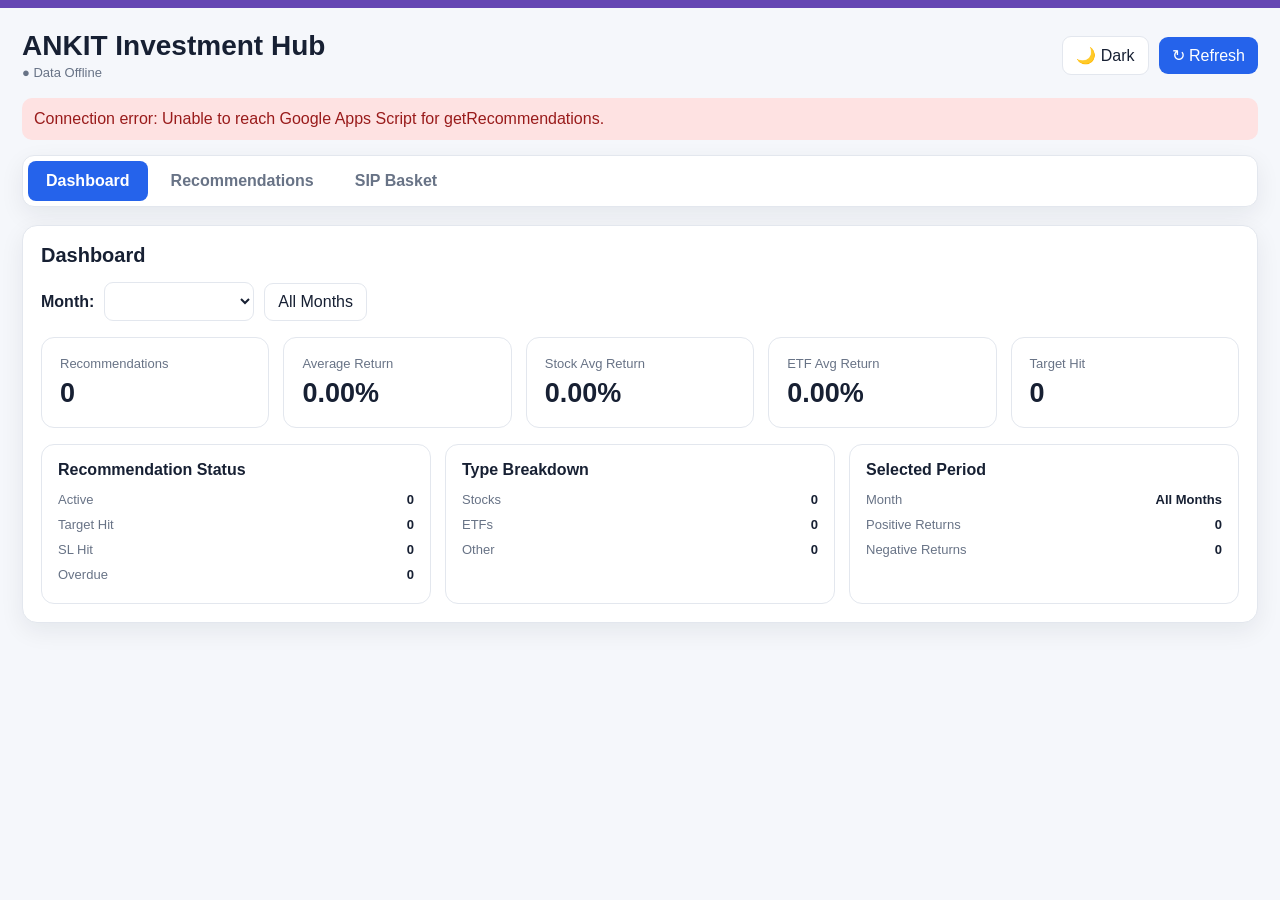
==== index.html @ 9ae8f21d "Update index.html" ====
<!DOCTYPE html>
<html lang="en">
<head>
<meta charset="UTF-8">
<meta name="viewport" content="width=device-width, initial-scale=1.0">
<title>ANKIT Investment Hub</title>
<style>
:root{--bg:#f5f7fb;--card:#fff;--text:#172033;--muted:#687386;--border:#e3e7ee;--accent:#2563eb;--green:#16a34a;--red:#dc2626;--orange:#d97706;--shadow:0 8px 25px rgba(15,23,42,.07)}
*{box-sizing:border-box}
body{margin:0;font-family:Inter,Arial,sans-serif;background:var(--bg);color:var(--text)}
body.dark{--bg:#0f172a;--card:#172033;--text:#f1f5f9;--muted:#a7b1c2;--border:#2b364a;--shadow:0 8px 25px rgba(0,0,0,.25)}
.topline{height:8px;background:#6546b3}
.container{max-width:1280px;margin:auto;padding:22px}
header{display:flex;justify-content:space-between;align-items:center;gap:15px;margin-bottom:18px}
h1{margin:0;font-size:28px}h2{margin:0 0 15px;font-size:20px}
.header-right{display:flex;align-items:center;gap:10px;flex-wrap:wrap}
.status{font-size:13px;color:var(--muted);margin-top:3px}
button,select{font:inherit}
button{border:0;border-radius:9px;padding:9px 13px;cursor:pointer}
.btn{background:var(--accent);color:white}
.btn.secondary{background:var(--card);color:var(--text);border:1px solid var(--border)}
.tabs{display:flex;gap:5px;background:var(--card);border:1px solid var(--border);padding:5px;border-radius:12px;margin-bottom:18px;box-shadow:var(--shadow)}
.tab{background:transparent;color:var(--muted);padding:11px 18px;border-radius:8px;font-weight:600}
.tab.active{background:var(--accent);color:white}
.tab-content{display:none}
.tab-content.active{display:block}
.card{background:var(--card);border:1px solid var(--border);border-radius:15px;padding:18px;box-shadow:var(--shadow);margin-bottom:18px}
.filters{display:flex;gap:10px;align-items:center;flex-wrap:wrap;margin-bottom:16px}
select{background:var(--card);color:var(--text);border:1px solid var(--border);border-radius:9px;padding:9px 11px;min-width:150px}
.stats{display:grid;grid-template-columns:repeat(5,1fr);gap:14px}
.stat{padding:18px;border:1px solid var(--border);border-radius:13px;background:var(--card)}
.stat-label{font-size:13px;color:var(--muted)}.stat-value{font-size:27px;font-weight:700;margin-top:7px}
.stat-value.green{color:var(--green)}.stat-value.red{color:var(--red)}
.summary-grid{display:grid;grid-template-columns:repeat(3,1fr);gap:14px;margin-top:16px}
.summary{border:1px solid var(--border);border-radius:13px;padding:16px}
.summary-title{font-weight:700;margin-bottom:8px}.summary-line{display:flex;justify-content:space-between;padding:5px 0;color:var(--muted);font-size:13px}
.summary-line strong{color:var(--text)}
.table-wrap{overflow:auto}
table{width:100%;border-collapse:collapse;min-width:1150px}
th,td{padding:11px 9px;border-bottom:1px solid var(--border);text-align:left;font-size:13px;vertical-align:middle}
th{color:var(--muted);font-weight:600;white-space:nowrap}
.badge{display:inline-block;border-radius:999px;padding:5px 9px;font-size:12px;font-weight:600;white-space:nowrap}
.active-badge{background:#dbeafe;color:#1d4ed8}.target{background:#dcfce7;color:#15803d}.sl{background:#fee2e2;color:#b91c1c}.overdue{background:#fef3c7;color:#b45309}
.progress{height:8px;background:var(--border);border-radius:99px;overflow:hidden;min-width:110px}
.progress-bar{height:100%;background:linear-gradient(90deg,#22c55e,#eab308,#ef4444);border-radius:99px}
.empty{padding:30px;text-align:center;color:var(--muted)}
.loading{position:fixed;inset:0;background:rgba(0,0,0,.35);display:none;align-items:center;justify-content:center;z-index:10}
.loading.show{display:flex}.loader{background:var(--card);padding:20px 25px;border-radius:12px}
.error{background:#fee2e2;color:#991b1b;padding:12px;border-radius:10px;margin-bottom:15px;display:none}
body.dark .error{background:#451a1a;color:#fecaca}
.sip-grid{display:grid;grid-template-columns:repeat(4,1fr);gap:15px}
.sip-card{border:1px solid var(--border);border-radius:14px;padding:22px;text-align:center}
.sip-label{font-size:13px;color:var(--muted)}.sip-amount{font-size:30px;font-weight:800;margin:9px 0}.sip-sub{font-size:13px;color:var(--muted)}
.note{font-size:12px;color:var(--muted);margin-top:7px}
@media(max-width:1000px){.stats{grid-template-columns:repeat(3,1fr)}.sip-grid{grid-template-columns:repeat(2,1fr)}}
@media(max-width:650px){.stats{grid-template-columns:repeat(2,1fr)}.summary-grid{grid-template-columns:1fr}.sip-grid{grid-template-columns:1fr}header{align-items:flex-start;flex-direction:column}.tabs{overflow:auto}.tab{white-space:nowrap}.container{padding:12px}h1{font-size:23px}}

.action-cell{white-space:nowrap}
.action-btn{padding:6px 9px;border-radius:7px;font-size:12px;margin-right:5px}
.edit-btn{background:#2563eb;color:#fff}
.delete-btn{background:#dc2626;color:#fff}
.sip-card{text-align:left}
.sip-card .sip-label,.sip-card .sip-amount,.sip-card .sip-sub{text-align:center}
.sip-items{margin-top:15px;border-top:1px solid var(--border);padding-top:10px}
.sip-item{display:grid;grid-template-columns:minmax(0,1fr) auto auto;gap:8px;padding:7px 0;border-bottom:1px solid var(--border);font-size:12px;align-items:center}
.sip-item:last-child{border-bottom:0}
.sip-name{font-weight:600;word-break:break-word}
.sip-type{color:var(--muted)}
.sip-alloc{font-weight:700;white-space:nowrap}
.modal{position:fixed;inset:0;background:rgba(0,0,0,.55);display:none;align-items:center;justify-content:center;z-index:20;padding:15px}
.modal.show{display:flex}
.modal-box{background:var(--card);color:var(--text);width:min(700px,100%);max-height:90vh;overflow:auto;border-radius:16px;border:1px solid var(--border);box-shadow:0 20px 50px rgba(0,0,0,.25);padding:20px}
.modal-header{display:flex;justify-content:space-between;align-items:center;margin-bottom:15px}
.modal-header h3{margin:0}
.close-btn{background:transparent;color:var(--text);font-size:22px;padding:3px 8px}
.form-grid{display:grid;grid-template-columns:repeat(2,1fr);gap:12px}
.form-group{display:flex;flex-direction:column;gap:6px}
.form-group.full{grid-column:1/-1}
.form-group label{font-size:12px;color:var(--muted);font-weight:600}
.form-group input,.form-group select,.form-group textarea{width:100%;background:var(--card);color:var(--text);border:1px solid var(--border);border-radius:9px;padding:10px;font:inherit}
.form-group textarea{min-height:90px;resize:vertical}
.modal-actions{display:flex;justify-content:flex-end;gap:9px;margin-top:18px}
@media(max-width:650px){.form-grid{grid-template-columns:1fr}.form-group.full{grid-column:auto}.sip-item{grid-template-columns:1fr auto}.sip-type{display:none}}



.section-header{display:flex;justify-content:space-between;align-items:center;gap:15px}
.sip-actions{display:flex;gap:7px;justify-content:center;margin-top:14px;flex-wrap:wrap}
.action-btn{padding:6px 9px;font-size:12px;border-radius:7px}
.edit-btn{background:#dbeafe;color:#1d4ed8}.delete-btn{background:#fee2e2;color:#b91c1c}
.sip-item-actions{display:flex;gap:5px}
.sip-edit-btn{background:var(--card);color:var(--accent);border:1px solid var(--border)}
.sip-delete-btn{background:var(--card);color:var(--red);border:1px solid var(--border)}
.sip-form-row{display:grid;grid-template-columns:1.2fr 1fr 1fr 1fr auto;gap:8px;align-items:end;margin-bottom:9px}
.sip-form-row input,.sip-form-row select{width:100%}
.modal{position:fixed;inset:0;background:rgba(0,0,0,.55);display:none;align-items:center;justify-content:center;padding:18px;z-index:20}
.modal.open{display:flex}.modal-box{background:var(--card);color:var(--text);border:1px solid var(--border);border-radius:15px;padding:20px;width:min(900px,100%);max-height:90vh;overflow:auto;box-shadow:var(--shadow)}
.modal-header{display:flex;justify-content:space-between;align-items:center;margin-bottom:15px}.modal-header h3{margin:0}
.close-btn{background:transparent;color:var(--muted);font-size:25px;padding:2px 8px}
.form-grid{display:grid;grid-template-columns:repeat(2,1fr);gap:12px}.form-group{display:flex;flex-direction:column;gap:5px}.form-group label{font-size:12px;color:var(--muted)}
.form-group input,.form-group select{background:var(--card);color:var(--text);border:1px solid var(--border);border-radius:8px;padding:9px}
.sip-items-editor{border:1px solid var(--border);border-radius:10px;padding:12px;margin-top:15px}
.sip-items-editor h4{margin:0 0 10px}.modal-actions{display:flex;justify-content:flex-end;gap:8px;margin-top:16px}
@media(max-width:800px){.section-header{align-items:flex-start;flex-direction:column}.sip-form-row{grid-template-columns:1fr 1fr}.form-grid{grid-template-columns:1fr}}
</style>
</head>
<body>
<div class="topline"></div>
<div class="loading" id="loading"><div class="loader">Loading Investment Hub...</div></div>

<div class="container">
<header>
  <div>
    <h1>ANKIT Investment Hub</h1>
    <div class="status" id="connectionStatus">Connecting...</div>
  </div>
  <div class="header-right">
    <button class="btn secondary" onclick="toggleDark()">🌙 Dark</button>
    <button class="btn" onclick="loadData()">↻ Refresh</button>
  </div>
</header>

<div id="errorBox" class="error"></div>

<nav class="tabs">
  <button class="tab active" data-tab="dashboard" onclick="openTab('dashboard',this)">Dashboard</button>
  <button class="tab" data-tab="recommendations" onclick="openTab('recommendations',this)">Recommendations</button>
  <button class="tab" data-tab="sip" onclick="openTab('sip',this)">SIP Basket</button>
</nav>

<section id="dashboard" class="tab-content active">
  <div class="card">
    <h2>Dashboard</h2>
    <div class="filters">
      <label><b>Month:</b></label>
      <select id="dashMonth" onchange="renderDashboard()"></select>
      <button class="btn secondary" onclick="setAllMonth('dashMonth');renderDashboard()">All Months</button>
    </div>

    <div class="stats">
      <div class="stat"><div class="stat-label">Recommendations</div><div class="stat-value" id="countRec">0</div></div>
      <div class="stat"><div class="stat-label">Average Return</div><div class="stat-value" id="avgReturn">0.00%</div></div>
      <div class="stat"><div class="stat-label">Stock Avg Return</div><div class="stat-value" id="avgStock">0.00%</div></div>
      <div class="stat"><div class="stat-label">ETF Avg Return</div><div class="stat-value" id="avgETF">0.00%</div></div>
      <div class="stat"><div class="stat-label">Target Hit</div><div class="stat-value" id="countTarget">0</div></div>
    </div>

    <div class="summary-grid">
      <div class="summary">
        <div class="summary-title">Recommendation Status</div>
        <div class="summary-line"><span>Active</span><strong id="dashActive">0</strong></div>
        <div class="summary-line"><span>Target Hit</span><strong id="dashTarget">0</strong></div>
        <div class="summary-line"><span>SL Hit</span><strong id="dashSL">0</strong></div>
        <div class="summary-line"><span>Overdue</span><strong id="dashOverdue">0</strong></div>
      </div>
      <div class="summary">
        <div class="summary-title">Type Breakdown</div>
        <div class="summary-line"><span>Stocks</span><strong id="dashStockCount">0</strong></div>
        <div class="summary-line"><span>ETFs</span><strong id="dashETFCount">0</strong></div>
        <div class="summary-line"><span>Other</span><strong id="dashOtherCount">0</strong></div>
      </div>
      <div class="summary">
        <div class="summary-title">Selected Period</div>
        <div class="summary-line"><span>Month</span><strong id="selectedMonthLabel">All Months</strong></div>
        <div class="summary-line"><span>Positive Returns</span><strong id="positiveCount">0</strong></div>
        <div class="summary-line"><span>Negative Returns</span><strong id="negativeCount">0</strong></div>
      </div>
    </div>
  </div>
</section>

<section id="recommendations" class="tab-content">
  <div class="card">
    <h2>Recommendations</h2>
    <div class="filters">
      <label><b>Month:</b></label>
      <select id="recMonth" onchange="renderRecommendations()"></select>
      <label><b>Type:</b></label>
      <select id="recType" onchange="renderRecommendations()">
        <option value="">All Types</option>
        <option value="Stock">Stock</option>
        <option value="ETF">ETF</option>
      </select>
      <label><b>Status:</b></label>
      <select id="recStatus" onchange="renderRecommendations()">
        <option value="">All Status</option>
        <option value="Active">Active</option>
        <option value="Target Hit">Target Hit</option>
        <option value="SL Hit">SL Hit</option>
      </select>
      <button class="btn secondary" onclick="resetRecFilters()">Reset Filters</button>
    </div>

    <div class="table-wrap">
      <table>
        <thead>
          <tr>
            <th>Date</th><th>Name</th><th>Symbol</th><th>Type</th>
            <th>Entry</th><th>Current CMP</th><th>Target</th><th>Stop Loss</th>
            <th>Return</th><th>Status</th><th>Timing</th><th>Progress</th><th>Actions</th>
          </tr>
        </thead>
        <tbody id="recBody"></tbody>
      </table>
    </div>
  </div>
</section>

<section id="sip" class="tab-content">
  <div class="card">
    <div class="section-header">
      <div>
        <h2>SIP Basket</h2>
        <div class="note">Create and manage your monthly SIP baskets and see the investments inside each basket.</div>
      </div>
      <button class="btn" onclick="openSIPModal()">＋ Add SIP Basket</button>
    </div>
    <div id="sipGrid" class="sip-grid" style="margin-top:15px"></div>
  </div>
</section>
</div>


<!-- SIP Basket Modal -->
<div class="modal" id="sipModal">
  <div class="modal-box">
    <div class="modal-header">
      <h3 id="sipModalTitle">Add SIP Basket</h3>
      <button class="close-btn" onclick="closeSIPModal()">×</button>
    </div>

    <div class="form-grid">
      <div class="form-group">
        <label>Monthly SIP Amount</label>
        <input type="number" id="sipMonthlyAmount" min="1" step="1" placeholder="e.g. 20000">
      </div>
      <div class="form-group">
        <label>Basket ID (auto-generated for new basket)</label>
        <input type="text" id="sipBasketId" placeholder="e.g. 25000">
      </div>
    </div>

    <div class="sip-items-editor">
      <h4>Basket Investments</h4>
      <div id="sipItemsEditor"></div>
      <button class="btn secondary" type="button" onclick="addSIPItemRow()">＋ Add Investment</button>
    </div>

    <div class="modal-actions">
      <button class="btn secondary" onclick="closeSIPModal()">Cancel</button>
      <button class="btn" onclick="saveSIPBasket()">Save Basket</button>
    </div>
  </div>
</div>

<!-- Recommendation Edit Modal -->
<div class="modal" id="editModal">
  <div class="modal-box">
    <div class="modal-header">
      <h3 id="editModalTitle">Edit Recommendation</h3>
      <button class="close-btn" onclick="closeEditModal()">×</button>
    </div>
    <form id="editForm">
      <input type="hidden" id="editId">
      <div class="form-grid">
        <div class="form-group">
          <label>Date</label>
          <input type="date" id="editDate" required>
        </div>
        <div class="form-group">
          <label>Name</label>
          <input type="text" id="editName" required>
        </div>
        <div class="form-group">
          <label>Symbol</label>
          <input type="text" id="editSymbol" required>
        </div>
        <div class="form-group">
          <label>Type</label>
          <select id="editType">
            <option value="Stock">Stock</option>
            <option value="ETF">ETF</option>
            <option value="Mutual Fund">Mutual Fund</option>
          </select>
        </div>
        <div class="form-group">
          <label>Entry CMP</label>
          <input type="number" step="any" id="editEntry" required>
        </div>
        <div class="form-group">
          <label>Target</label>
          <input type="number" step="any" id="editTarget" required>
        </div>
        <div class="form-group">
          <label>Stop Loss</label>
          <input type="number" step="any" id="editSL" required>
        </div>
        <div class="form-group">
          <label>Time Frame (days)</label>
          <input type="number" id="editTimeFrame" min="0">
        </div>
        <div class="form-group full">
          <label>Remarks</label>
          <textarea id="editRemarks"></textarea>
        </div>
      </div>
      <div class="modal-actions">
        <button type="button" class="btn secondary" onclick="closeEditModal()">Cancel</button>
        <button type="submit" class="btn">Save Changes</button>
      </div>
    </form>
  </div>
</div>

<script>
const API_URL = "https://script.google.com/macros/s/AKfycbw3HjV_sDrY8KNmGge2ChFLyg3gicZlNFfw_4xTspr3ZodPpmbJBmZsdMiu26f51R_5/exec";
let recommendations = [];
let sipBaskets = [];
let jsonpCounter = 0;

function $(id){return document.getElementById(id)}

function openTab(id, button){
  document.querySelectorAll(".tab-content").forEach(x=>x.classList.remove("active"));
  document.querySelectorAll(".tab").forEach(x=>x.classList.remove("active"));
  $(id).classList.add("active");
  button.classList.add("active");
}

function showLoading(show){$("loading").classList.toggle("show",show)}
function setConnectionStatus(text){$("connectionStatus").textContent=text}

function showError(msg){
  const box=$("errorBox");
  box.textContent=msg;
  box.style.display=msg?"block":"none";
}

function apiGet(action){
  return new Promise((resolve,reject)=>{
    const callbackName="ankitCallback_"+Date.now()+"_"+(++jsonpCounter);
    const script=document.createElement("script");
    let finished=false;

    const timer=setTimeout(()=>{
      if(finished)return;
      finished=true;
      cleanup();
      reject(new Error("Request timed out for "+action));
    },15000);

    window[callbackName]=function(data){
      if(finished)return;
      finished=true;
      clearTimeout(timer);
      cleanup();
      if(data && data.success===false) reject(new Error(data.error||"API error"));
      else resolve(data);
    };

    function cleanup(){
      delete window[callbackName];
      if(script.parentNode)script.parentNode.removeChild(script);
    }

    script.onerror=function(){
      if(finished)return;
      finished=true;
      clearTimeout(timer);
      cleanup();
      reject(new Error("Unable to reach Google Apps Script for "+action));
    };

    script.src=API_URL+
      "?action="+encodeURIComponent(action)+
      "&callback="+encodeURIComponent(callbackName)+
      "&_="+Date.now();

    document.body.appendChild(script);
  });
}

async function loadData(){
  showLoading(true);
  showError("");
  setConnectionStatus("Connecting...");
  try{
    const [recResult,sipResult]=await Promise.all([
      apiGet("getRecommendations"),
      apiGet("getSIPBaskets")
    ]);

    recommendations=Array.isArray(recResult)?recResult:(recResult.data||recResult.recommendations||[]);
    sipBaskets=Array.isArray(sipResult)?sipResult:(sipResult.data||sipResult.sipBaskets||[]);

    populateMonthFilters();
    renderAll();
    setConnectionStatus("● Data Connected");
  }catch(error){
    console.error(error);
    setConnectionStatus("● Data Offline");
    showError("Connection error: "+error.message+".");
  }finally{
    showLoading(false);
  }
}

function parseDate(v){
  if(!v)return null;
  const d=new Date(v);
  return isNaN(d.getTime())?null:d;
}

function monthKey(v){
  const d=parseDate(v);
  return d?d.getFullYear()+"-"+String(d.getMonth()+1).padStart(2,"0"):"";
}

function monthLabel(key){
  if(!key)return "All Months";
  const p=key.split("-");
  return new Date(Number(p[0]),Number(p[1])-1,1)
    .toLocaleString("en-IN",{month:"long",year:"numeric"});
}

function populateMonthFilters(){
  const keys=[...new Set(recommendations.map(r=>monthKey(r.Date)).filter(Boolean))].sort().reverse();
  ["dashMonth","recMonth"].forEach(id=>{
    const select=$(id);
    const old=select.value;
    select.innerHTML='<option value="">All Months</option>';
    keys.forEach(k=>{
      const option=document.createElement("option");
      option.value=k;
      option.textContent=monthLabel(k);
      select.appendChild(option);
    });
    if(keys.includes(old))select.value=old;
  });
}

function setAllMonth(id){$(id).value=""}

function getDashboardData(){
  const key=$("dashMonth").value;
  return recommendations.filter(r=>!key||monthKey(r.Date)===key);
}

function averageReturn(data){
  const values=data.map(r=>Number(r.Return_Percent)).filter(v=>Number.isFinite(v));
  if(!values.length)return 0;
  return values.reduce((a,b)=>a+b,0)/values.length;
}

function formatPercent(v){
  if(!Number.isFinite(v))return "0.00%";
  return (v>=0?"+":"")+v.toFixed(2)+"%";
}

function setReturnClass(el,value){
  el.classList.remove("green","red");
  if(value>0)el.classList.add("green");
  else if(value<0)el.classList.add("red");
}

function renderDashboard(){
  const data=getDashboardData();
  const stocks=data.filter(r=>String(r.Type||"").toLowerCase()==="stock");
  const etfs=data.filter(r=>String(r.Type||"").toLowerCase()==="etf");
  const other=data.filter(r=>!["stock","etf"].includes(String(r.Type||"").toLowerCase()));

  const avg=averageReturn(data);
  const avgStock=averageReturn(stocks);
  const avgETF=averageReturn(etfs);

  $("countRec").textContent=data.length;
  $("avgReturn").textContent=formatPercent(avg);
  $("avgStock").textContent=stocks.length?formatPercent(avgStock):"—";
  $("avgETF").textContent=etfs.length?formatPercent(avgETF):"—";
  $("countTarget").textContent=data.filter(r=>String(r.Status||"").toLowerCase().includes("target")).length;

  $("dashActive").textContent=data.filter(r=>String(r.Status||"").toLowerCase()==="active").length;
  $("dashTarget").textContent=data.filter(r=>String(r.Status||"").toLowerCase().includes("target")).length;
  $("dashSL").textContent=data.filter(r=>String(r.Status||"").toLowerCase().includes("sl")).length;
  $("dashOverdue").textContent=data.filter(r=>String(r.Timing_Status||"").toLowerCase()==="overdue").length;

  $("dashStockCount").textContent=stocks.length;
  $("dashETFCount").textContent=etfs.length;
  $("dashOtherCount").textContent=other.length;

  $("selectedMonthLabel").textContent=monthLabel($("dashMonth").value);
  $("positiveCount").textContent=data.filter(r=>Number(r.Return_Percent)>0).length;
  $("negativeCount").textContent=data.filter(r=>Number(r.Return_Percent)<0).length;

  setReturnClass($("avgReturn"),avg);
  setReturnClass($("avgStock"),avgStock);
  setReturnClass($("avgETF"),avgETF);
}

function getRecommendationData(){
  const month=$("recMonth").value;
  const type=$("recType").value.toLowerCase();
  const status=$("recStatus").value.toLowerCase();

  return recommendations.filter(r=>{
    const okMonth=!month||monthKey(r.Date)===month;
    const okType=!type||String(r.Type||"").toLowerCase()===type;
    const okStatus=!status||String(r.Status||"").toLowerCase()===status;
    return okMonth&&okType&&okStatus;
  });
}

function statusClass(status){
  const s=String(status||"").toLowerCase();
  if(s.includes("target"))return "target";
  if(s.includes("sl"))return "sl";
  if(s.includes("overdue"))return "overdue";
  return "active-badge";
}

function money(v){
  if(v===""||v===null||v===undefined||isNaN(Number(v)))return "-";
  return "₹"+Number(v).toLocaleString("en-IN",{maximumFractionDigits:2});
}

function progressValue(r){
  const entry=Number(r.Entry_CMP), current=Number(r.Current_CMP), target=Number(r.Target);
  if(!Number.isFinite(entry)||!Number.isFinite(current)||!Number.isFinite(target)||target===entry)return 0;
  return Math.max(0,Math.min(100,((current-entry)/(target-entry))*100));
}

function renderRecommendations(){
  const data=getRecommendationData();
  const body=$("recBody");

  if(!data.length){
    body.innerHTML='<tr><td colspan="13" class="empty">No recommendations match the selected filters.</td></tr>';
    return;
  }

  body.innerHTML=data.map(r=>{
    const ret=Number(r.Return_Percent);
    const progress=progressValue(r);

    return `<tr>
      <td>${escapeHtml(r.Date||"-")}</td>
      <td><b>${escapeHtml(r.Name||"-")}</b></td>
      <td>${escapeHtml(r.Symbol||"-")}</td>
      <td>${escapeHtml(r.Type||"-")}</td>
      <td>${money(r.Entry_CMP)}</td>
      <td><b>${money(r.Current_CMP)}</b></td>
      <td>${money(r.Target)}</td>
      <td>${money(r.Stop_Loss)}</td>
      <td class="${ret>0?"positive":ret<0?"negative":""}">${Number.isFinite(ret)?formatPercent(ret):"-"}</td>
      <td><span class="badge ${statusClass(r.Status)}">${escapeHtml(r.Status||"Not set")}</span></td>
      <td>${escapeHtml(r.Timing_Status||"-")}</td>
      <td><div class="progress"><div class="progress-bar" style="width:${progress}%"></div></div></td>
      <td class="action-cell">
        <button class="action-btn edit-btn" onclick="openEditModal('${escapeAttr(r.ID)}')">✏ Edit</button>
        <button class="action-btn delete-btn" onclick="deleteRecommendation('${escapeAttr(r.ID)}')">🗑 Delete</button>
      </td>
    </tr>`;
  }).join("");
}

function resetRecFilters(){
  $("recMonth").value="";
  $("recType").value="";
  $("recStatus").value="";
  renderRecommendations();
}

function renderSIP(){
  const grid=$("sipGrid");
  if(!sipBaskets.length){
    grid.innerHTML='<div class="empty">No SIP baskets found.</div>';
    return;
  }

  const grouped={};
  sipBaskets.forEach(row=>{
    const id=String(row.Basket_ID||row.Monthly_Amount||"");
    if(!id)return;
    if(!grouped[id]){
      grouped[id]={
        basketId:id,
        amount:Number(row.Monthly_Amount)||0,
        items:[]
      };
    }
    grouped[id].items.push(row);
  });

  const baskets=Object.values(grouped).sort((a,b)=>a.amount-b.amount);

  grid.innerHTML=baskets.map(b=>{
    const total=b.items.reduce((sum,x)=>sum+(Number(x.Allocation_Amount)||0),0);

    return `
      <div class="sip-card">
        <div class="sip-label">Recommended SIP Basket</div>
        <div class="sip-amount">${money(b.amount)}</div>
        <div class="sip-sub">Monthly investment</div>

        <div class="sip-items">
          ${b.items.map(x=>`
            <div class="sip-item">
              <div>
                <div class="sip-name">${escapeHtml(x.Investment_Name||"-")}</div>
                <div class="sip-type">${escapeHtml(x.Investment_Type||"-")}</div>
              </div>
              <div>${money(x.Allocation_Amount)}</div>
              <div class="sip-alloc">${Number(x.Allocation_Percent||0).toFixed(2)}%</div>
            </div>
          `).join("")}
        </div>

        <div class="summary-line" style="margin-top:10px">
          <span>Total Allocation</span>
          <strong>${money(total)}</strong>
        </div>

        <div class="sip-actions">
          <button class="action-btn edit-btn" onclick="openSIPEditModal('${escapeAttr(b.basketId)}')">✏ Edit Basket</button>
          <button class="action-btn delete-btn" onclick="deleteSIPBasket('${escapeAttr(b.basketId)}')">🗑 Delete Basket</button>
        </div>
      </div>
    `;
  }).join("");
}

function getGroupedSIPBasket(basketId){
  return sipBaskets.filter(x=>String(x.Basket_ID)===String(basketId));
}

function openSIPModal(){
  $("sipModalTitle").textContent="Add SIP Basket";
  $("sipBasketId").value="";
  $("sipMonthlyAmount").value="";
  $("sipBasketId").readOnly=false;
  $("sipItemsEditor").innerHTML="";
  addSIPItemRow();
  $("sipModal").classList.add("open");
}

function openSIPEditModal(basketId){
  const items=getGroupedSIPBasket(basketId);
  if(!items.length){
    alert("SIP basket not found.");
    return;
  }

  $("sipModalTitle").textContent="Edit SIP Basket";
  $("sipBasketId").value=basketId;
  $("sipBasketId").readOnly=true;
  $("sipMonthlyAmount").value=items[0].Monthly_Amount||"";
  $("sipItemsEditor").innerHTML="";

  items.forEach(item=>addSIPItemRow(item));
  $("sipModal").classList.add("open");
}

function closeSIPModal(){
  $("sipModal").classList.remove("open");
}

function addSIPItemRow(item={}){
  const row=document.createElement("div");
  row.className="sip-form-row";

  row.innerHTML=`
    <div class="form-group">
      <label>Investment Name</label>
      <input class="sip-name-input" type="text" value="${escapeAttr(item.Investment_Name||"")}" placeholder="MOCAPITAL">
    </div>
    <div class="form-group">
      <label>Type</label>
      <select class="sip-type-input">
        <option value="ETF" ${item.Investment_Type==="ETF"?"selected":""}>ETF</option>
        <option value="Mutual Fund" ${item.Investment_Type==="Mutual Fund"?"selected":""}>Mutual Fund</option>
        <option value="Stock" ${item.Investment_Type==="Stock"?"selected":""}>Stock</option>
        <option value="Crypto" ${item.Investment_Type==="Crypto"?"selected":""}>Crypto</option>
        <option value="Other" ${item.Investment_Type==="Other"?"selected":""}>Other</option>
      </select>
    </div>
    <div class="form-group">
      <label>Allocation ₹</label>
      <input class="sip-allocation-input" type="number" min="0" step="1" value="${item.Allocation_Amount??""}" placeholder="4000">
    </div>
    <div class="form-group">
      <label>Allocation %</label>
      <input class="sip-percent-input" type="number" min="0" step="0.01" value="${item.Allocation_Percent??""}" placeholder="20">
    </div>
    <button type="button" class="action-btn delete-btn" onclick="this.parentElement.remove()">Remove</button>
  `;

  $("sipItemsEditor").appendChild(row);
}

function collectSIPItems(){
  return [...document.querySelectorAll("#sipItemsEditor .sip-form-row")].map(row=>({
    Investment_Name:row.querySelector(".sip-name-input").value.trim(),
    Investment_Type:row.querySelector(".sip-type-input").value,
    Allocation_Amount:Number(row.querySelector(".sip-allocation-input").value||0),
    Allocation_Percent:Number(row.querySelector(".sip-percent-input").value||0),
    Purpose:""
  })).filter(x=>x.Investment_Name);
}

async function saveSIPBasket(){
  const basketId=$("sipBasketId").value.trim();
  const monthlyAmount=Number($("sipMonthlyAmount").value||0);
  const items=collectSIPItems();

  if(!basketId){
    alert("Please enter a Basket ID.");
    return;
  }
  if(!monthlyAmount){
    alert("Please enter the Monthly SIP Amount.");
    return;
  }
  if(!items.length){
    alert("Add at least one investment.");
    return;
  }

  const allocated=items.reduce((sum,x)=>sum+x.Allocation_Amount,0);
  if(Math.abs(allocated-monthlyAmount)>0.01){
    if(!confirm("Allocation total is "+money(allocated)+" while monthly SIP is "+money(monthlyAmount)+". Save anyway?")) return;
  }

  const payload={
    Basket_ID:basketId,
    Monthly_Amount:monthlyAmount,
    Items:items
  };

  try{
    showLoading(true);
    const existing=getGroupedSIPBasket(basketId);
    const action=existing.length ? "updateSIPBasket" : "addSIPBasket";
    await apiPost(action,payload);
    closeSIPModal();
    await loadData();
    alert(existing.length?"SIP basket updated.":"SIP basket created.");
  }catch(error){
    console.error(error);
    alert("Unable to save SIP basket: "+error.message);
  }finally{
    showLoading(false);
  }
}

async function deleteSIPBasket(basketId){
  if(!confirm("Delete the entire SIP basket ₹"+Number(basketId).toLocaleString("en-IN")+"?")) return;

  try{
    showLoading(true);
    await apiPost("deleteSIPBasket",{Basket_ID:basketId});
    await loadData();
    alert("SIP basket deleted.");
  }catch(error){
    console.error(error);
    alert("Unable to delete SIP basket: "+error.message);
  }finally{
    showLoading(false);
  }
}

$("sipModal").addEventListener("click",function(e){
  if(e.target===this)closeSIPModal();
});

async function apiPost(action,data){
  const response=await fetch(API_URL,{
    method:"POST",
    redirect:"follow",
    headers:{"Content-Type":"text/plain;charset=utf-8"},
    body:JSON.stringify({action,data})
  });

  if(!response.ok){
    throw new Error("API request failed. HTTP "+response.status);
  }

  const text=await response.text();

  try{
    const result=JSON.parse(text);
    if(result && result.success===false){
      throw new Error(result.error||result.message||"API request failed");
    }
    return result;
  }catch(error){
    console.error("Invalid API response:",text);
    throw new Error("API returned an invalid response");
  }
}

function escapeAttr(value){
  return String(value??"")
    .replace(/&/g,"&amp;")
    .replace(/'/g,"&#39;")
    .replace(/"/g,"&quot;")
    .replace(/</g,"&lt;")
    .replace(/>/g,"&gt;");
}

function openEditModal(id){
  const r=recommendations.find(x=>String(x.ID)===String(id));
  if(!r){
    alert("Recommendation not found.");
    return;
  }

  $("editId").value=r.ID||"";
  $("editDate").value=String(r.Date||"").slice(0,10);
  $("editName").value=r.Name||"";
  $("editSymbol").value=r.Symbol||"";
  $("editType").value=r.Type||"Stock";
  $("editEntry").value=r.Entry_CMP??"";
  $("editTarget").value=r.Target??"";
  $("editSL").value=r.Stop_Loss??"";
  $("editTimeFrame").value=r.Time_Frame??"";
  $("editRemarks").value=r.Remarks||"";

  $("editModal").classList.add("show");
}

function closeEditModal(){
  $("editModal").classList.remove("show");
}

async function deleteRecommendation(id){
  const r=recommendations.find(x=>String(x.ID)===String(id));
  const name=r ? (r.Name||r.Symbol||"this recommendation") : "this recommendation";

  if(!confirm("Delete "+name+"? This cannot be undone."))return;

  try{
    showLoading(true);
    await apiPost("deleteRecommendation",{id:id});
    closeEditModal();
    await loadData();
    alert("Recommendation deleted.");
  }catch(error){
    console.error(error);
    alert("Unable to delete recommendation: "+error.message);
  }finally{
    showLoading(false);
  }
}

$("editForm").addEventListener("submit",async function(event){
  event.preventDefault();

  const data={
    id:$("editId").value,
    date:$("editDate").value,
    name:$("editName").value.trim(),
    symbol:$("editSymbol").value.trim().toUpperCase(),
    type:$("editType").value,
    entryCMP:Number($("editEntry").value),
    target:Number($("editTarget").value),
    stopLoss:Number($("editSL").value),
    timeFrame:Number($("editTimeFrame").value||0),
    remarks:$("editRemarks").value.trim()
  };

  try{
    showLoading(true);
    await apiPost("updateRecommendation",data);
    closeEditModal();
    await loadData();
    alert("Recommendation updated.");
  }catch(error){
    console.error(error);
    alert("Unable to update recommendation: "+error.message);
  }finally{
    showLoading(false);
  }
});

$("editModal").addEventListener("click",function(e){
  if(e.target===this)closeEditModal();
});


function renderAll(){
  renderDashboard();
  renderRecommendations();
  renderSIP();
}

function escapeHtml(value){
  return String(value).replace(/[&<>"']/g,c=>({"&":"&amp;","<":"&lt;",">":"&gt;",'"':"&quot;","'":"&#039;"}[c]));
}

function toggleDark(){
  document.body.classList.toggle("dark");
  localStorage.setItem("ankitDark",document.body.classList.contains("dark")?"1":"0");
}

if(localStorage.getItem("ankitDark")==="1")document.body.classList.add("dark");
loadData();
</script>
</body>
</html>
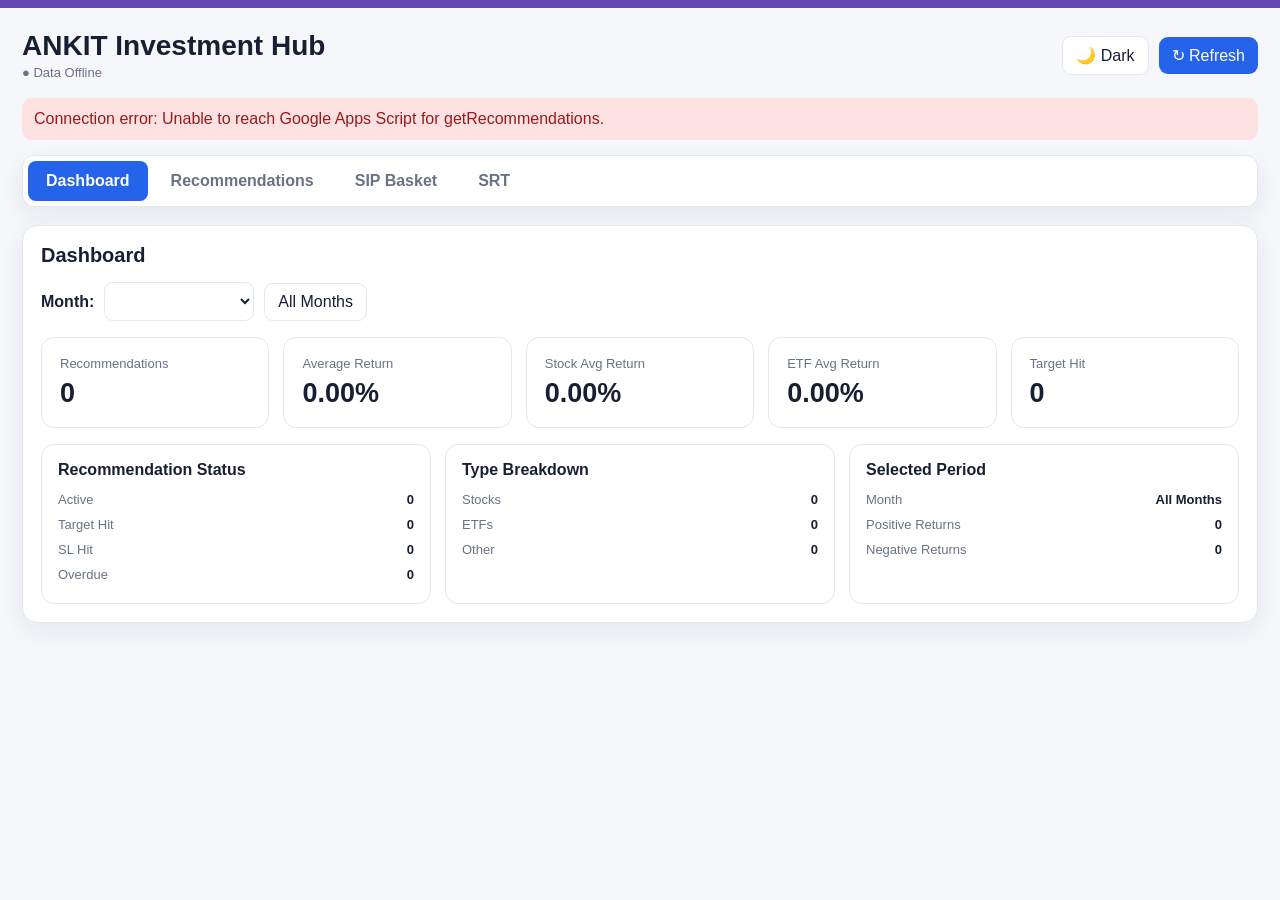
==== commit 1de71bc3: "Update index.html" ====
--- a/index.html
+++ b/index.html
@@ -52,6 +52,19 @@
 .sip-card{border:1px solid var(--border);border-radius:14px;padding:22px;text-align:center}
 .sip-label{font-size:13px;color:var(--muted)}.sip-amount{font-size:30px;font-weight:800;margin:9px 0}.sip-sub{font-size:13px;color:var(--muted)}
 .note{font-size:12px;color:var(--muted);margin-top:7px}
+
+.srt-grid{display:grid;grid-template-columns:repeat(3,1fr);gap:14px;margin-bottom:16px}
+.srt-box{display:grid;grid-template-columns:1fr auto;border:1px solid #16a085;border-radius:4px;overflow:hidden;background:var(--card);min-height:52px}
+.srt-label{background:#10c98a;color:#fff;font-weight:700;padding:13px 12px;font-size:16px;display:flex;align-items:center}
+.srt-value{padding:13px 14px;font-size:18px;font-weight:700;display:flex;align-items:center;justify-content:flex-end;min-width:105px}
+.srt-value.main{font-size:22px}
+.srt-rules{display:grid;grid-template-columns:repeat(3,1fr);gap:12px}
+.srt-rule{border:1px solid var(--border);border-radius:12px;padding:14px;background:var(--card)}
+.srt-rule .level{font-size:20px;font-weight:800;margin-bottom:4px}.srt-rule .desc{font-size:12px;color:var(--muted)}
+.srt-zone{font-size:16px;font-weight:800;padding:13px 15px;border-radius:10px;margin-top:14px;text-align:center;border:1px solid var(--border)}
+.srt-zone.invest{background:#dcfce7;color:#15803d}.srt-zone.accum{background:#d1fae5;color:#047857}.srt-zone.normal{background:#f1f5f9;color:#475569}.srt-zone.exit{background:#fee2e2;color:#b91c1c}
+.srt-meta{font-size:12px;color:var(--muted);margin-top:8px}
+@media(max-width:800px){.srt-grid,.srt-rules{grid-template-columns:1fr}}
 @media(max-width:1000px){.stats{grid-template-columns:repeat(3,1fr)}.sip-grid{grid-template-columns:repeat(2,1fr)}}
 @media(max-width:650px){.stats{grid-template-columns:repeat(2,1fr)}.summary-grid{grid-template-columns:1fr}.sip-grid{grid-template-columns:1fr}header{align-items:flex-start;flex-direction:column}.tabs{overflow:auto}.tab{white-space:nowrap}.container{padding:12px}h1{font-size:23px}}
 
@@ -126,6 +139,7 @@
   <button class="tab active" data-tab="dashboard" onclick="openTab('dashboard',this)">Dashboard</button>
   <button class="tab" data-tab="recommendations" onclick="openTab('recommendations',this)">Recommendations</button>
   <button class="tab" data-tab="sip" onclick="openTab('sip',this)">SIP Basket</button>
+  <button class="tab" data-tab="srt" onclick="openTab('srt',this)">SRT</button>
 </nav>
 
 <section id="dashboard" class="tab-content active">
@@ -206,6 +220,34 @@
   </div>
 </section>
 
+<section id="srt" class="tab-content">
+  <div class="card">
+    <div class="section-header">
+      <div>
+        <h2>NK Sir SRT</h2>
+        <div class="note">SRT = Current Nifty 50 Level ÷ 124-period SMA</div>
+      </div>
+      <button class="btn" onclick="loadSRT()">↻ Refresh SRT</button>
+    </div>
+    <div class="srt-grid" style="margin-top:16px">
+      <div class="srt-box"><div class="srt-label">Current Level</div><div class="srt-value" id="srtCurrent">—</div></div>
+      <div class="srt-box"><div class="srt-label">SMA 124</div><div class="srt-value" id="srtSMA">—</div></div>
+      <div class="srt-box"><div class="srt-label">SRT Value</div><div class="srt-value main" id="srtValue">—</div></div>
+    </div>
+    <div class="srt-zone normal" id="srtZone">Loading SRT zone...</div>
+    <div class="srt-meta" id="srtUpdated">—</div>
+  </div>
+
+  <div class="card">
+    <h2>SRT Reference Levels</h2>
+    <div class="srt-rules">
+      <div class="srt-rule"><div class="level">0.60</div><div class="desc">Investment Time</div></div>
+      <div class="srt-rule"><div class="level">0.80 – 0.90</div><div class="desc">ETF Accumulation Zone</div></div>
+      <div class="srt-rule"><div class="level">1.25</div><div class="desc">Exit Market</div></div>
+    </div>
+  </div>
+</section>
+
 <section id="sip" class="tab-content">
   <div class="card">
     <div class="section-header">
@@ -243,6 +285,7 @@
     <div class="sip-items-editor">
       <h4>Basket Investments</h4>
       <div id="sipItemsEditor"></div>
+      <div id="sipAllocationSummary" class="note" style="margin-top:12px">Total Allocation: <b>₹0</b> | Allocated: <b>0.00%</b> | Remaining: <b>0.00</b></div>
       <button class="btn secondary" type="button" onclick="addSIPItemRow()">＋ Add Investment</button>
     </div>
 
@@ -316,6 +359,7 @@
 const API_URL = "https://script.google.com/macros/s/AKfycbw3HjV_sDrY8KNmGge2ChFLyg3gicZlNFfw_4xTspr3ZodPpmbJBmZsdMiu26f51R_5/exec";
 let recommendations = [];
 let sipBaskets = [];
+let srtData = null;
 let jsonpCounter = 0;
 
 function $(id){return document.getElementById(id)}
@@ -385,21 +429,83 @@
   showError("");
   setConnectionStatus("Connecting...");
   try{
-    const [recResult,sipResult]=await Promise.all([
+    const [recResult,sipResult,srtResult]=await Promise.all([
       apiGet("getRecommendations"),
-      apiGet("getSIPBaskets")
+      apiGet("getSIPBaskets"),
+      apiGet("getSRT")
     ]);
 
     recommendations=Array.isArray(recResult)?recResult:(recResult.data||recResult.recommendations||[]);
     sipBaskets=Array.isArray(sipResult)?sipResult:(sipResult.data||sipResult.sipBaskets||[]);
+    srtData=srtResult && srtResult.data ? srtResult.data : srtResult;
 
     populateMonthFilters();
     renderAll();
+    renderSRT();
     setConnectionStatus("● Data Connected");
   }catch(error){
     console.error(error);
     setConnectionStatus("● Data Offline");
     showError("Connection error: "+error.message+".");
+  }finally{
+    showLoading(false);
+  }
+}
+
+function formatNumber(v,decimals){
+  const n=Number(v);
+  return Number.isFinite(n)?n.toLocaleString("en-IN",{minimumFractionDigits:decimals,maximumFractionDigits:decimals}):"—";
+}
+
+function renderSRT(){
+  if(!srtData){
+    $("srtCurrent").textContent="—";
+    $("srtSMA").textContent="—";
+    $("srtValue").textContent="—";
+    $("srtZone").textContent="SRT unavailable";
+    $("srtUpdated").textContent="";
+    return;
+  }
+  const current=Number(srtData.currentLevel);
+  const sma=Number(srtData.sma124);
+  const srt=Number(srtData.srtValue);
+  $("srtCurrent").textContent=formatNumber(current,1);
+  $("srtSMA").textContent=formatNumber(sma,1);
+  $("srtValue").textContent=Number.isFinite(srt)?srt.toFixed(2):"—";
+
+  const zone=$("srtZone");
+  zone.className="srt-zone";
+  if(!Number.isFinite(srt)){
+    zone.classList.add("normal");
+    zone.textContent="SRT unavailable";
+  }else if(srt<=0.60){
+    zone.classList.add("invest");
+    zone.textContent="🟢 Investment Time";
+  }else if(srt>=0.80 && srt<=0.90){
+    zone.classList.add("accum");
+    zone.textContent="🟢 ETF Accumulation Zone";
+  }else if(srt>=1.25){
+    zone.classList.add("exit");
+    zone.textContent="🔴 Exit Market";
+  }else{
+    zone.classList.add("normal");
+    zone.textContent="⚪ Normal / Hold Zone";
+  }
+  const source=srtData.source?"Source: "+srtData.source+" · ":"";
+  const updated=srtData.updatedAt?new Date(srtData.updatedAt).toLocaleString("en-IN"):"";
+  $("srtUpdated").textContent=source+(updated?"Updated: "+updated:"");
+}
+
+async function loadSRT(){
+  try{
+    showLoading(true);
+    const result=await apiGet("getSRT");
+    srtData=result && result.data ? result.data : result;
+    renderSRT();
+  }catch(error){
+    console.error(error);
+    $("srtZone").className="srt-zone normal";
+    $("srtZone").textContent="Unable to load SRT: "+error.message;
   }finally{
     showLoading(false);
   }
@@ -640,6 +746,7 @@
   $("sipBasketId").readOnly=false;
   $("sipItemsEditor").innerHTML="";
   addSIPItemRow();
+  updateSIPPercentages();
   $("sipModal").classList.add("open");
 }
 
@@ -657,6 +764,7 @@
   $("sipItemsEditor").innerHTML="";
 
   items.forEach(item=>addSIPItemRow(item));
+  updateSIPPercentages();
   $("sipModal").classList.add("open");
 }
 
@@ -685,26 +793,66 @@
     </div>
     <div class="form-group">
       <label>Allocation ₹</label>
-      <input class="sip-allocation-input" type="number" min="0" step="1" value="${item.Allocation_Amount??""}" placeholder="4000">
+      <input class="sip-allocation-input" type="number" min="0" step="1" value="${item.Allocation_Amount??""}" placeholder="4000" oninput="updateSIPPercentages()">
     </div>
     <div class="form-group">
-      <label>Allocation %</label>
-      <input class="sip-percent-input" type="number" min="0" step="0.01" value="${item.Allocation_Percent??""}" placeholder="20">
+      <label>Allocation % <span class="note">(auto)</span></label>
+      <input class="sip-percent-input" type="number" min="0" step="0.01" value="${item.Allocation_Percent??""}" placeholder="0" readonly>
     </div>
     <button type="button" class="action-btn delete-btn" onclick="this.parentElement.remove()">Remove</button>
   `;
 
   $("sipItemsEditor").appendChild(row);
+  updateSIPPercentages();
 }
 
 function collectSIPItems(){
-  return [...document.querySelectorAll("#sipItemsEditor .sip-form-row")].map(row=>({
-    Investment_Name:row.querySelector(".sip-name-input").value.trim(),
-    Investment_Type:row.querySelector(".sip-type-input").value,
-    Allocation_Amount:Number(row.querySelector(".sip-allocation-input").value||0),
-    Allocation_Percent:Number(row.querySelector(".sip-percent-input").value||0),
-    Purpose:""
-  })).filter(x=>x.Investment_Name);
+  const monthlyAmount=Number($("sipMonthlyAmount").value||0);
+
+  return [...document.querySelectorAll("#sipItemsEditor .sip-form-row")]
+    .map(row=>{
+      const allocation=Number(row.querySelector(".sip-allocation-input").value||0);
+      const percent=monthlyAmount>0 ? (allocation/monthlyAmount)*100 : 0;
+
+      row.querySelector(".sip-percent-input").value=percent.toFixed(2);
+
+      return {
+        Investment_Name:row.querySelector(".sip-name-input").value.trim(),
+        Investment_Type:row.querySelector(".sip-type-input").value,
+        Allocation_Amount:allocation,
+        Allocation_Percent:Number(percent.toFixed(2)),
+        Purpose:""
+      };
+    })
+    .filter(x=>x.Investment_Name);
+}
+
+function updateSIPPercentages(){
+  const monthlyAmount=Number($("sipMonthlyAmount").value||0);
+
+  document.querySelectorAll("#sipItemsEditor .sip-form-row").forEach(row=>{
+    const allocation=Number(row.querySelector(".sip-allocation-input").value||0);
+    const percent=monthlyAmount>0 ? (allocation/monthlyAmount)*100 : 0;
+    row.querySelector(".sip-percent-input").value=percent.toFixed(2);
+  });
+
+  updateSIPAllocationSummary();
+}
+
+function updateSIPAllocationSummary(){
+  const monthlyAmount=Number($("sipMonthlyAmount").value||0);
+  const total=[...document.querySelectorAll("#sipItemsEditor .sip-allocation-input")]
+    .reduce((sum,input)=>sum+(Number(input.value)||0),0);
+
+  const percent=monthlyAmount>0 ? (total/monthlyAmount)*100 : 0;
+  const summary=$("sipAllocationSummary");
+
+  if(summary){
+    summary.innerHTML=
+      "Total Allocation: <b>"+money(total)+"</b> &nbsp; | &nbsp; "+
+      "Allocated: <b>"+percent.toFixed(2)+"%</b> &nbsp; | &nbsp; "+
+      "Remaining: <b>"+Math.max(0,monthlyAmount-total).toFixed(2)+"</b>";
+  }
 }
 
 async function saveSIPBasket(){
@@ -727,7 +875,8 @@
 
   const allocated=items.reduce((sum,x)=>sum+x.Allocation_Amount,0);
   if(Math.abs(allocated-monthlyAmount)>0.01){
-    if(!confirm("Allocation total is "+money(allocated)+" while monthly SIP is "+money(monthlyAmount)+". Save anyway?")) return;
+    alert("Allocation total must equal the Monthly SIP Amount. Current allocation: "+money(allocated)+" / Monthly SIP: "+money(monthlyAmount));
+    return;
   }
 
   const payload={
@@ -772,30 +921,54 @@
   if(e.target===this)closeSIPModal();
 });
 
-async function apiPost(action,data){
-  const response=await fetch(API_URL,{
-    method:"POST",
-    redirect:"follow",
-    headers:{"Content-Type":"text/plain;charset=utf-8"},
-    body:JSON.stringify({action,data})
+function apiPost(action,data){
+  return new Promise((resolve,reject)=>{
+    const callbackName="ankitMutation_"+Date.now()+"_"+(++jsonpCounter);
+    const script=document.createElement("script");
+    let finished=false;
+
+    const timer=setTimeout(()=>{
+      if(finished)return;
+      finished=true;
+      cleanup();
+      reject(new Error("Request timed out for "+action));
+    },20000);
+
+    window[callbackName]=function(result){
+      if(finished)return;
+      finished=true;
+      clearTimeout(timer);
+      cleanup();
+
+      if(result && result.success===false){
+        reject(new Error(result.error||result.message||"API request failed"));
+      }else{
+        resolve(result);
+      }
+    };
+
+    function cleanup(){
+      delete window[callbackName];
+      if(script.parentNode)script.parentNode.removeChild(script);
+    }
+
+    script.onerror=function(){
+      if(finished)return;
+      finished=true;
+      clearTimeout(timer);
+      cleanup();
+      reject(new Error("Unable to reach Google Apps Script for "+action));
+    };
+
+    const dataParam=encodeURIComponent(JSON.stringify(data||{}));
+    script.src=API_URL+
+      "?action="+encodeURIComponent(action)+
+      "&data="+dataParam+
+      "&callback="+encodeURIComponent(callbackName)+
+      "&_="+Date.now();
+
+    document.body.appendChild(script);
   });
-
-  if(!response.ok){
-    throw new Error("API request failed. HTTP "+response.status);
-  }
-
-  const text=await response.text();
-
-  try{
-    const result=JSON.parse(text);
-    if(result && result.success===false){
-      throw new Error(result.error||result.message||"API request failed");
-    }
-    return result;
-  }catch(error){
-    console.error("Invalid API response:",text);
-    throw new Error("API returned an invalid response");
-  }
 }
 
 function escapeAttr(value){
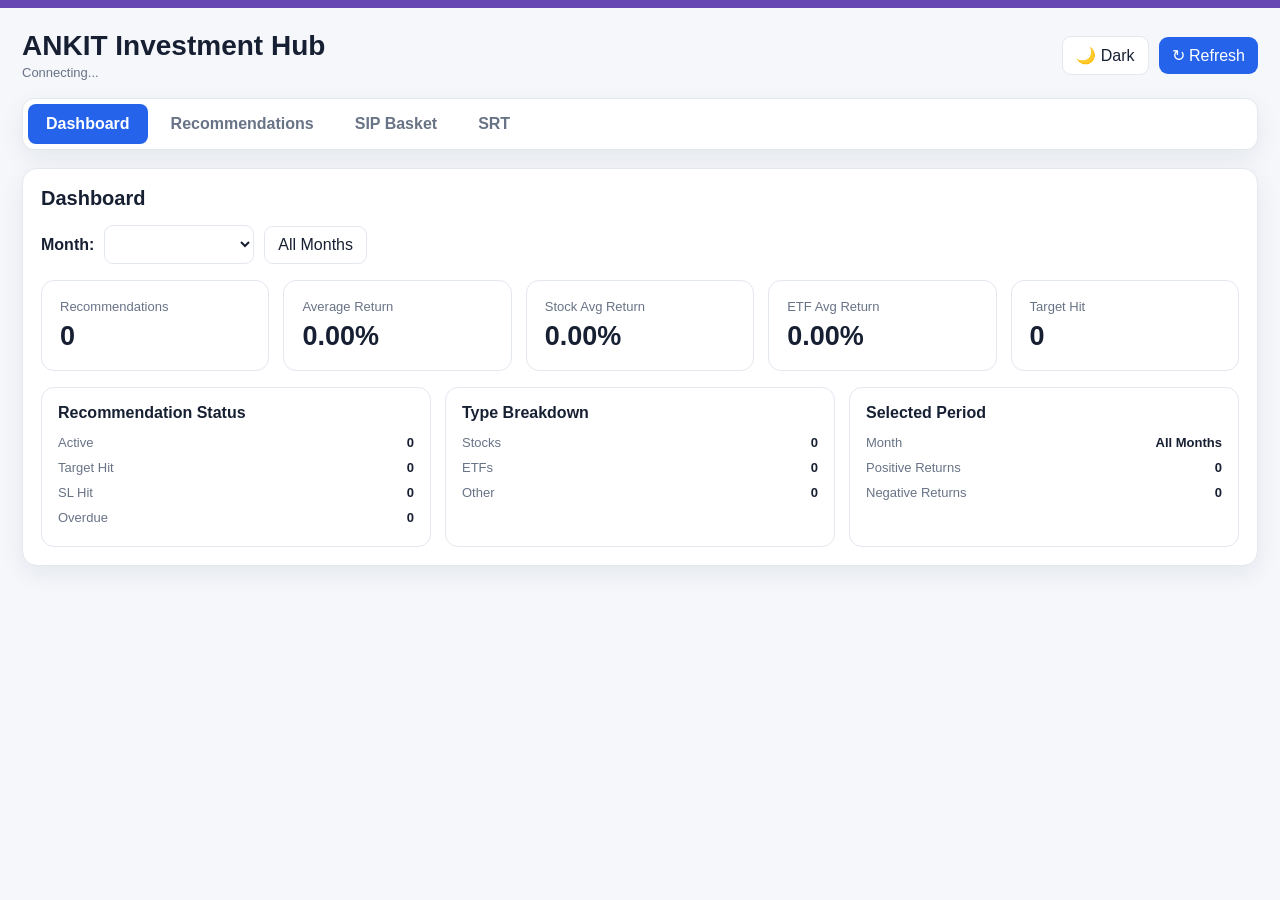
==== commit cc651f46: "Rename index_updated.html to index.html" ====
--- a/index.html
+++ b/index.html
@@ -185,7 +185,13 @@
 
 <section id="recommendations" class="tab-content">
   <div class="card">
-    <h2>Recommendations</h2>
+    <div class="section-header">
+      <div>
+        <h2>Recommendations</h2>
+        <div class="note">Add, edit and manage your stock/ETF recommendations.</div>
+      </div>
+      <button class="btn" onclick="openAddRecommendationModal()">＋ Add Recommendation</button>
+    </div>
     <div class="filters">
       <label><b>Month:</b></label>
       <select id="recMonth" onchange="renderRecommendations()"></select>
@@ -293,6 +299,70 @@
       <button class="btn secondary" onclick="closeSIPModal()">Cancel</button>
       <button class="btn" onclick="saveSIPBasket()">Save Basket</button>
     </div>
+  </div>
+</div>
+
+<!-- Add Recommendation Modal -->
+<div class="modal" id="addRecommendationModal">
+  <div class="modal-box">
+    <div class="modal-header">
+      <h3>Add Recommendation</h3>
+      <button class="close-btn" type="button" onclick="closeAddRecommendationModal()">×</button>
+    </div>
+    <form id="addRecommendationForm">
+      <div class="form-grid">
+        <div class="form-group">
+          <label>Date</label>
+          <input type="date" id="addRecDate" required>
+        </div>
+        <div class="form-group">
+          <label>Name</label>
+          <input type="text" id="addRecName" placeholder="Company / ETF name" required>
+        </div>
+        <div class="form-group">
+          <label>Symbol</label>
+          <input type="text" id="addRecSymbol" placeholder="e.g. RELIANCE" required>
+        </div>
+        <div class="form-group">
+          <label>Type</label>
+          <select id="addRecType" required>
+            <option value="Stock">Stock</option>
+            <option value="ETF">ETF</option>
+            <option value="Mutual Fund">Mutual Fund</option>
+          </select>
+        </div>
+        <div class="form-group">
+          <label>Entry CMP</label>
+          <input type="number" step="any" min="0" id="addRecEntry" required>
+        </div>
+        <div class="form-group">
+          <label>Target</label>
+          <input type="number" step="any" min="0" id="addRecTarget" required>
+        </div>
+        <div class="form-group">
+          <label>Stop Loss</label>
+          <input type="number" step="any" min="0" id="addRecSL" required>
+        </div>
+        <div class="form-group">
+          <label>Holding Period</label>
+          <div style="display:grid;grid-template-columns:1fr 1fr;gap:8px">
+            <input type="number" id="addRecHoldingValue" min="1" step="1" value="30" required>
+            <select id="addRecHoldingUnit">
+              <option value="Days">Days</option>
+              <option value="Months">Months</option>
+            </select>
+          </div>
+        </div>
+        <div class="form-group full">
+          <label>Remarks</label>
+          <textarea id="addRecRemarks" placeholder="Optional remarks"></textarea>
+        </div>
+      </div>
+      <div class="modal-actions">
+        <button type="button" class="btn secondary" onclick="closeAddRecommendationModal()">Cancel</button>
+        <button type="submit" class="btn">Save Recommendation</button>
+      </div>
+    </form>
   </div>
 </div>
 
@@ -980,6 +1050,91 @@
     .replace(/>/g,"&gt;");
 }
 
+function openAddRecommendationModal(){
+  const today=new Date().toISOString().split("T")[0];
+  $("addRecDate").value=today;
+  $("addRecName").value="";
+  $("addRecSymbol").value="";
+  $("addRecType").value="Stock";
+  $("addRecEntry").value="";
+  $("addRecTarget").value="";
+  $("addRecSL").value="";
+  $("addRecHoldingValue").value="30";
+  $("addRecHoldingUnit").value="Days";
+  $("addRecRemarks").value="";
+  $("addRecommendationModal").classList.add("open");
+}
+
+function closeAddRecommendationModal(){
+  $("addRecommendationModal").classList.remove("open");
+}
+
+$("addRecommendationModal").addEventListener("click",function(e){
+  if(e.target===this)closeAddRecommendationModal();
+});
+
+$("addRecommendationForm").addEventListener("submit",async function(event){
+  event.preventDefault();
+
+  const holdingValue=Number($("addRecHoldingValue").value||0);
+  const holdingUnit=$("addRecHoldingUnit").value;
+
+  if(!holdingValue || holdingValue<=0){
+    alert("Please enter a valid holding period.");
+    return;
+  }
+
+  const data={
+    date:$("addRecDate").value,
+    name:$("addRecName").value.trim(),
+    symbol:$("addRecSymbol").value.trim().toUpperCase(),
+    type:$("addRecType").value,
+    entryCMP:Number($("addRecEntry").value),
+    target:Number($("addRecTarget").value),
+    stopLoss:Number($("addRecSL").value),
+    timeFrame:`${holdingValue} ${holdingUnit}`,
+    remarks:$("addRecRemarks").value.trim()
+  };
+
+  if(!data.date || !data.name || !data.symbol){
+    alert("Please fill Date, Name and Symbol.");
+    return;
+  }
+
+  if(!Number.isFinite(data.entryCMP) || data.entryCMP<=0){
+    alert("Please enter a valid Entry CMP.");
+    return;
+  }
+
+  if(!Number.isFinite(data.target) || data.target<=0){
+    alert("Please enter a valid Target.");
+    return;
+  }
+
+  if(!Number.isFinite(data.stopLoss) || data.stopLoss<=0){
+    alert("Please enter a valid Stop Loss.");
+    return;
+  }
+
+  try{
+    showLoading(true);
+    const result=await apiPost("addRecommendation",data);
+
+    if(result && result.success===false){
+      throw new Error(result.error||result.message||"Unable to save recommendation");
+    }
+
+    closeAddRecommendationModal();
+    await loadData();
+    alert("Recommendation added successfully.");
+  }catch(error){
+    console.error(error);
+    alert("Unable to add recommendation: "+error.message);
+  }finally{
+    showLoading(false);
+  }
+}
+
 function openEditModal(id){
   const r=recommendations.find(x=>String(x.ID)===String(id));
   if(!r){
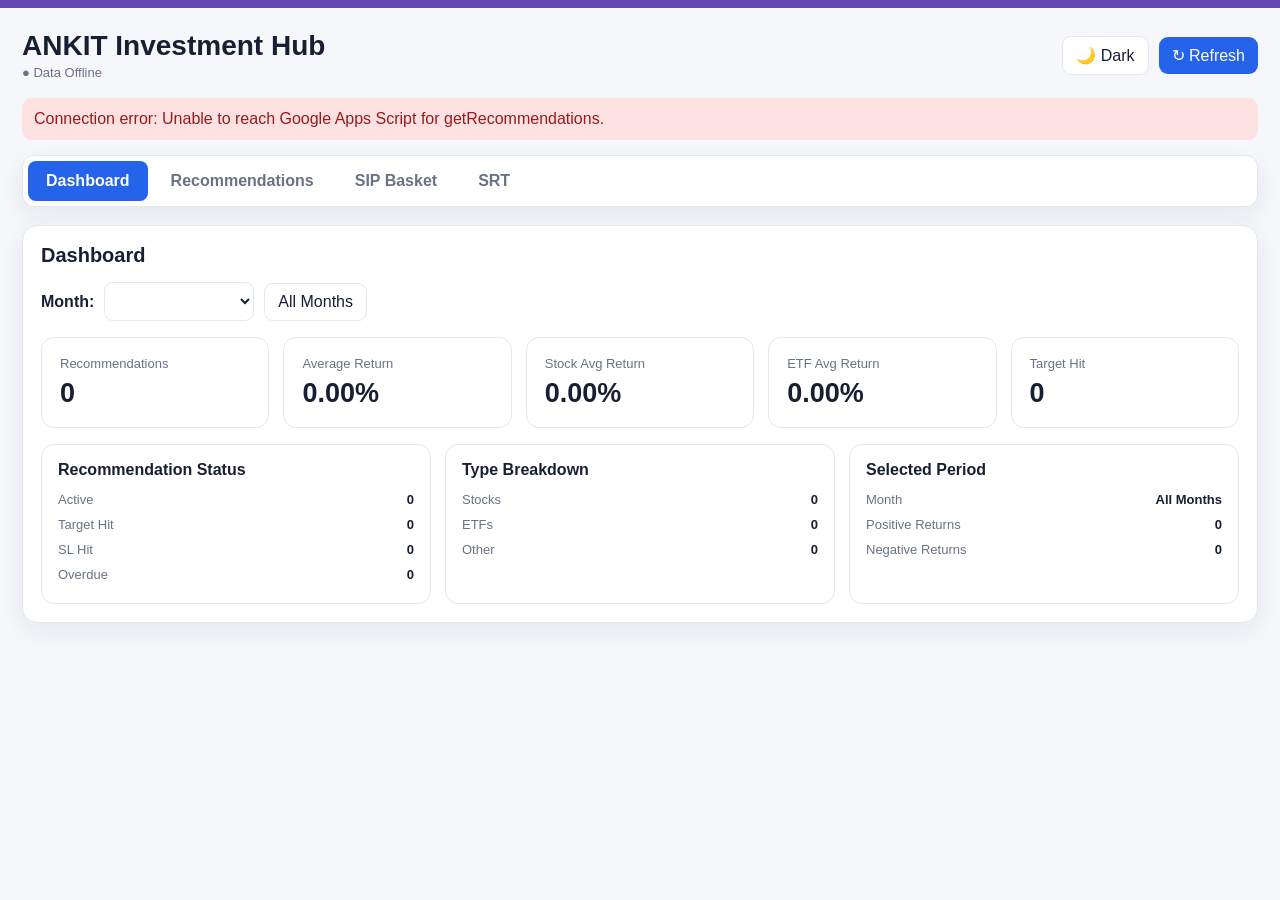
==== commit 1860ac04: "Rename InvestmentHub_index_working.html to index.html" ====
--- a/index.html
+++ b/index.html
@@ -188,7 +188,7 @@
     <div class="section-header">
       <div>
         <h2>Recommendations</h2>
-        <div class="note">Add, edit and manage your stock/ETF recommendations.</div>
+        <div class="note">Add, edit and manage your recommendations.</div>
       </div>
       <button class="btn" onclick="openAddRecommendationModal()">＋ Add Recommendation</button>
     </div>
@@ -311,18 +311,9 @@
     </div>
     <form id="addRecommendationForm">
       <div class="form-grid">
-        <div class="form-group">
-          <label>Date</label>
-          <input type="date" id="addRecDate" required>
-        </div>
-        <div class="form-group">
-          <label>Name</label>
-          <input type="text" id="addRecName" placeholder="Company / ETF name" required>
-        </div>
-        <div class="form-group">
-          <label>Symbol</label>
-          <input type="text" id="addRecSymbol" placeholder="e.g. RELIANCE" required>
-        </div>
+        <div class="form-group"><label>Date</label><input type="date" id="addRecDate" required></div>
+        <div class="form-group"><label>Name</label><input type="text" id="addRecName" required></div>
+        <div class="form-group"><label>Symbol</label><input type="text" id="addRecSymbol" required></div>
         <div class="form-group">
           <label>Type</label>
           <select id="addRecType" required>
@@ -331,18 +322,9 @@
             <option value="Mutual Fund">Mutual Fund</option>
           </select>
         </div>
-        <div class="form-group">
-          <label>Entry CMP</label>
-          <input type="number" step="any" min="0" id="addRecEntry" required>
-        </div>
-        <div class="form-group">
-          <label>Target</label>
-          <input type="number" step="any" min="0" id="addRecTarget" required>
-        </div>
-        <div class="form-group">
-          <label>Stop Loss</label>
-          <input type="number" step="any" min="0" id="addRecSL" required>
-        </div>
+        <div class="form-group"><label>Entry CMP</label><input type="number" step="any" min="0" id="addRecEntry" required></div>
+        <div class="form-group"><label>Target</label><input type="number" step="any" min="0" id="addRecTarget" required></div>
+        <div class="form-group"><label>Stop Loss</label><input type="number" step="any" min="0" id="addRecSL" required></div>
         <div class="form-group">
           <label>Holding Period</label>
           <div style="display:grid;grid-template-columns:1fr 1fr;gap:8px">
@@ -353,10 +335,7 @@
             </select>
           </div>
         </div>
-        <div class="form-group full">
-          <label>Remarks</label>
-          <textarea id="addRecRemarks" placeholder="Optional remarks"></textarea>
-        </div>
+        <div class="form-group full"><label>Remarks</label><textarea id="addRecRemarks" placeholder="Optional remarks"></textarea></div>
       </div>
       <div class="modal-actions">
         <button type="button" class="btn secondary" onclick="closeAddRecommendationModal()">Cancel</button>
@@ -1079,11 +1058,6 @@
   const holdingValue=Number($("addRecHoldingValue").value||0);
   const holdingUnit=$("addRecHoldingUnit").value;
 
-  if(!holdingValue || holdingValue<=0){
-    alert("Please enter a valid holding period.");
-    return;
-  }
-
   const data={
     date:$("addRecDate").value,
     name:$("addRecName").value.trim(),
@@ -1096,22 +1070,23 @@
     remarks:$("addRecRemarks").value.trim()
   };
 
-  if(!data.date || !data.name || !data.symbol){
+  if(!data.date||!data.name||!data.symbol){
     alert("Please fill Date, Name and Symbol.");
     return;
   }
-
-  if(!Number.isFinite(data.entryCMP) || data.entryCMP<=0){
+  if(!holdingValue||holdingValue<=0){
+    alert("Please enter a valid holding period.");
+    return;
+  }
+  if(!Number.isFinite(data.entryCMP)||data.entryCMP<=0){
     alert("Please enter a valid Entry CMP.");
     return;
   }
-
-  if(!Number.isFinite(data.target) || data.target<=0){
+  if(!Number.isFinite(data.target)||data.target<=0){
     alert("Please enter a valid Target.");
     return;
   }
-
-  if(!Number.isFinite(data.stopLoss) || data.stopLoss<=0){
+  if(!Number.isFinite(data.stopLoss)||data.stopLoss<=0){
     alert("Please enter a valid Stop Loss.");
     return;
   }
@@ -1119,11 +1094,9 @@
   try{
     showLoading(true);
     const result=await apiPost("addRecommendation",data);
-
-    if(result && result.success===false){
+    if(result&&result.success===false){
       throw new Error(result.error||result.message||"Unable to save recommendation");
     }
-
     closeAddRecommendationModal();
     await loadData();
     alert("Recommendation added successfully.");
@@ -1133,7 +1106,7 @@
   }finally{
     showLoading(false);
   }
-}
+});
 
 function openEditModal(id){
   const r=recommendations.find(x=>String(x.ID)===String(id));
